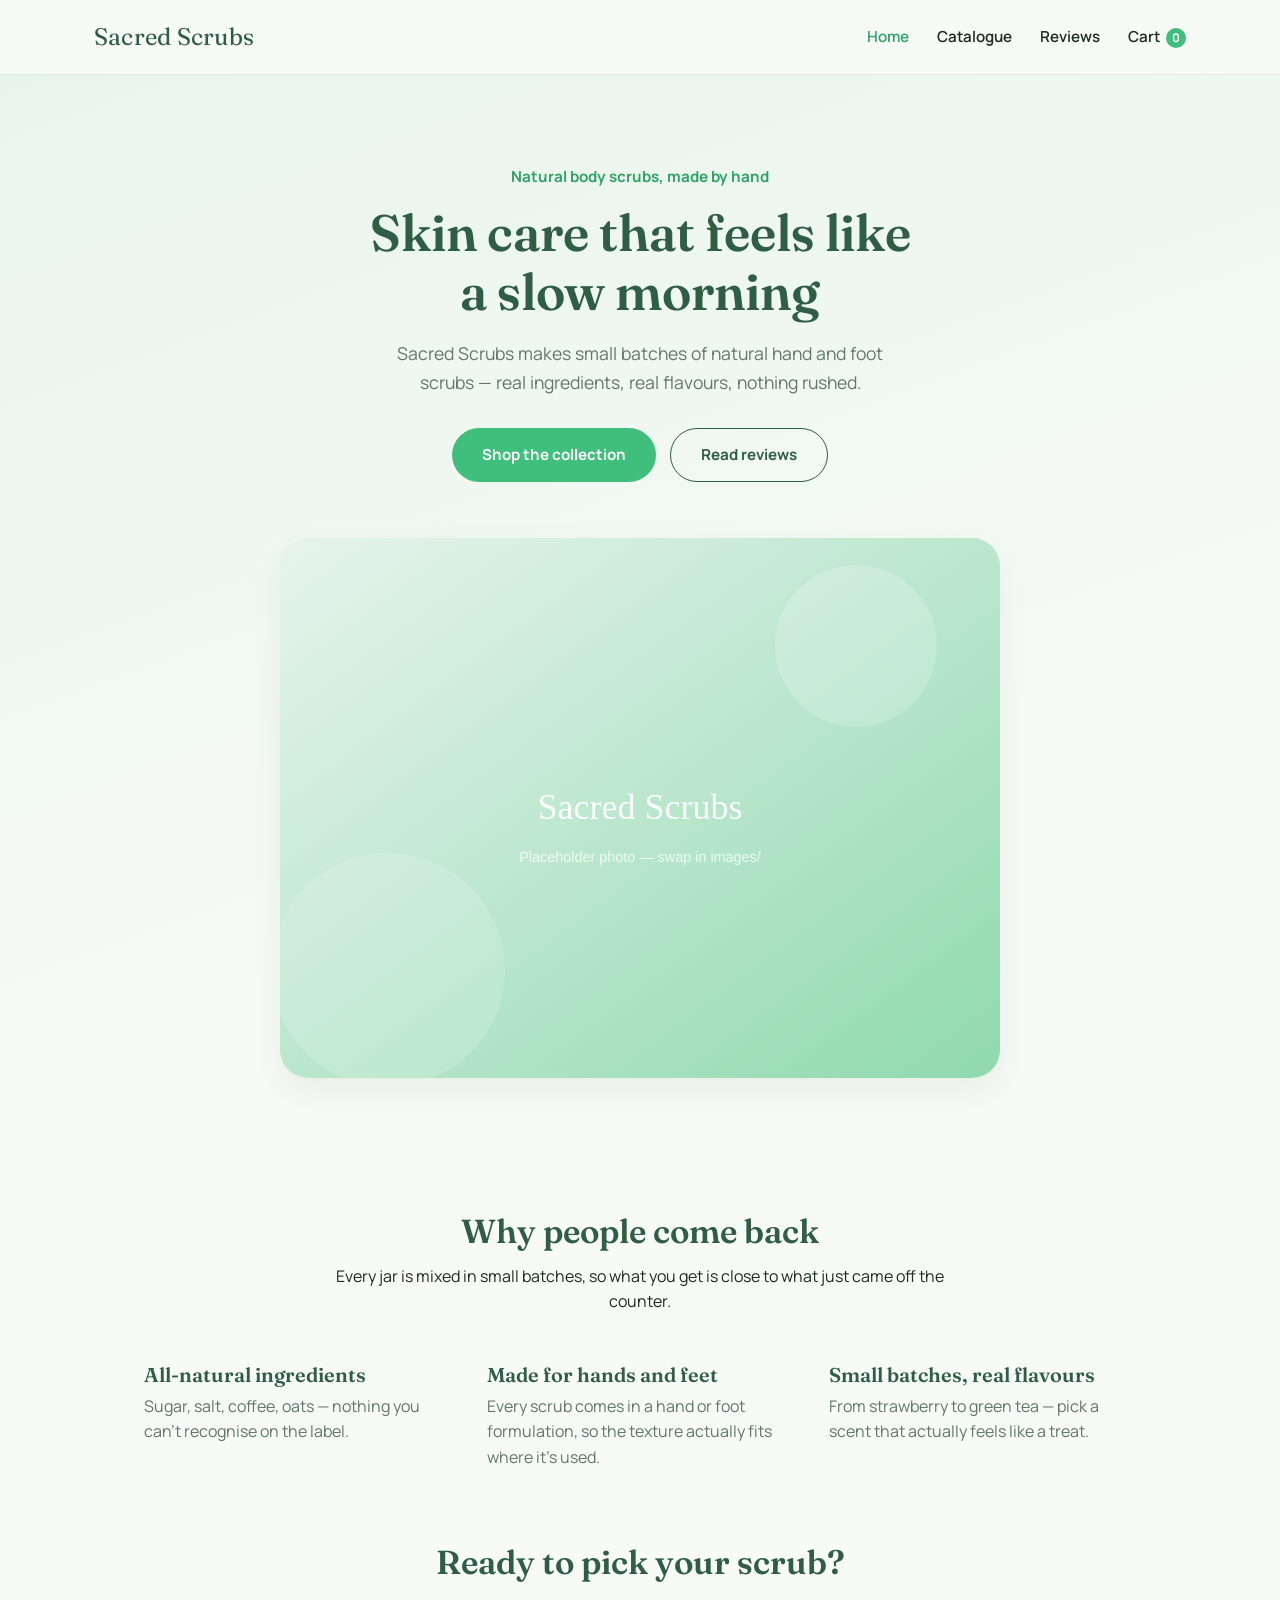
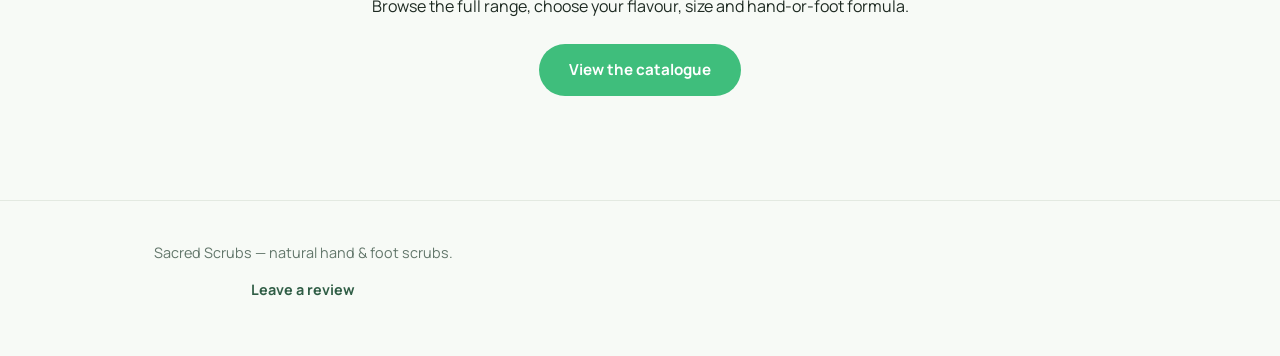
==== index.html @ 642dd372 "Add files via upload" ====
<!DOCTYPE html>
<html lang="en">
<head>
  <meta charset="UTF-8" />
  <meta name="viewport" content="width=device-width, initial-scale=1.0" />
  <title>Sacred Scrubs — Small-batch natural scrubs</title>
  <meta name="description" content="Small-batch natural body scrubs for hands and feet, made with real ingredients." />
  <link rel="preconnect" href="https://fonts.googleapis.com">
  <link href="https://fonts.googleapis.com/css2?family=Fraunces:wght@500;600;700&family=Manrope:wght@500;600;700;800&display=swap" rel="stylesheet">
  <link rel="stylesheet" href="css/style.css" />
</head>
<body>
  <a href="#main" class="skip-link">Skip to content</a>

  <header class="site-header">
    <nav class="nav">
      <a href="index.html" class="wordmark">Sacred Scrubs</a>
      <button class="nav-toggle" aria-label="Toggle menu" aria-expanded="false">
        <svg width="24" height="24" viewBox="0 0 24 24" fill="none"><path d="M3 6h18M3 12h18M3 18h18" stroke="#2F5D45" stroke-width="2" stroke-linecap="round"/></svg>
      </button>
      <ul class="nav-links">
        <li><a href="index.html" class="active">Home</a></li>
        <li><a href="catalogue.html">Catalogue</a></li>
        <li><a href="reviews.html">Reviews</a></li>
        <li><a href="cart.html" class="cart-link">Cart <span class="cart-count" data-cart-count>0</span></a></li>
      </ul>
    </nav>
  </header>

  <main id="main">
    <section class="hero">
      <div class="hero-eyebrow">Natural body scrubs, made by hand</div>
      <h1>Skin care that feels like a slow morning</h1>
      <p class="lead">Sacred Scrubs makes small batches of natural hand and foot scrubs — real ingredients, real flavours, nothing rushed.</p>
      <div class="hero-actions">
        <a href="catalogue.html" class="btn btn-primary">Shop the collection</a>
        <a href="reviews.html" class="btn btn-outline">Read reviews</a>
      </div>
      <div class="hero-image-frame">
        <img src="images/hero.svg" alt="Sacred Scrubs natural body scrub jars" />
      </div>
    </section>

    <section class="section">
      <div class="container">
        <div class="section-heading">
          <h2>Why people come back</h2>
          <p>Every jar is mixed in small batches, so what you get is close to what just came off the counter.</p>
        </div>
        <div class="value-grid">
          <div class="value-card">
            <h3>All-natural ingredients</h3>
            <p>Sugar, salt, coffee, oats — nothing you can't recognise on the label.</p>
          </div>
          <div class="value-card">
            <h3>Made for hands and feet</h3>
            <p>Every scrub comes in a hand or foot formulation, so the texture actually fits where it's used.</p>
          </div>
          <div class="value-card">
            <h3>Small batches, real flavours</h3>
            <p>From strawberry to green tea — pick a scent that actually feels like a treat.</p>
          </div>
        </div>
      </div>
    </section>

    <section class="section" style="padding-top:0;">
      <div class="container" style="text-align:center;">
        <h2>Ready to pick your scrub?</h2>
        <p style="margin:0 auto 24px;">Browse the full range, choose your flavour, size and hand-or-foot formula.</p>
        <a href="catalogue.html" class="btn btn-primary">View the catalogue</a>
      </div>
    </section>
  </main>

  <footer class="site-footer">
    <p>Sacred Scrubs — natural hand & foot scrubs.</p>
    <p><a href="reviews.html">Leave a review</a></p>
  </footer>

  <script src="js/cart.js"></script>
  <script src="js/main.js"></script>
</body>
</html>
---- css/style.css ----
/* ===== Sacred Scrubs — design tokens ===== */
:root {
  --bg: #F7FAF6;
  --surface: #FFFFFF;
  --text: #1E2A22;
  --text-muted: #62766A;
  --green-deep: #2F5D45;
  --green-vibrant: #3FBE7C;
  --green-vibrant-dark: #2FA267;
  --green-pale: #E7F4EC;
  --border: #E3E9E1;
  --shadow: 0 12px 30px rgba(47, 93, 69, 0.08);
  --radius-card: 22px;
  --radius-pill: 999px;
  --font-display: 'Fraunces', serif;
  --font-body: 'Manrope', sans-serif;
}

* { box-sizing: border-box; }

html {
  scroll-behavior: smooth;
}

@media (prefers-reduced-motion: reduce) {
  html { scroll-behavior: auto; }
  * { animation-duration: 0.01ms !important; transition-duration: 0.01ms !important; }
}

body {
  margin: 0;
  background: var(--bg);
  color: var(--text);
  font-family: var(--font-body);
  font-size: 16px;
  line-height: 1.6;
  -webkit-font-smoothing: antialiased;
}

h1, h2, h3, .display {
  font-family: var(--font-display);
  color: var(--green-deep);
  font-weight: 600;
  line-height: 1.15;
  margin: 0 0 0.4em;
}

h1 { font-size: clamp(2.2rem, 4vw, 3.4rem); }
h2 { font-size: clamp(1.6rem, 2.6vw, 2.2rem); }
h3 { font-size: 1.25rem; }

p { margin: 0 0 1em; max-width: 62ch; }

a { color: inherit; }

.container {
  max-width: 1140px;
  margin: 0 auto;
  padding: 0 24px;
}

/* ===== Buttons ===== */
.btn {
  display: inline-flex;
  align-items: center;
  justify-content: center;
  gap: 8px;
  font-family: var(--font-body);
  font-weight: 700;
  font-size: 0.95rem;
  padding: 14px 30px;
  border-radius: var(--radius-pill);
  border: none;
  cursor: pointer;
  text-decoration: none;
  transition: transform 0.15s ease, box-shadow 0.15s ease, background 0.15s ease;
}

.btn-primary {
  background: var(--green-vibrant);
  color: #fff;
}
.btn-primary:hover { background: var(--green-vibrant-dark); transform: translateY(-1px); }
.btn-primary:disabled { background: #B8C8BE; cursor: not-allowed; transform: none; }

.btn-outline {
  background: transparent;
  color: var(--green-deep);
  border: 1.5px solid var(--green-deep);
}
.btn-outline:hover { background: var(--green-pale); }

.btn-ghost {
  background: transparent;
  color: var(--text);
  padding: 8px 14px;
}

/* ===== Header / nav ===== */
.site-header {
  position: sticky;
  top: 0;
  z-index: 40;
  background: rgba(247, 250, 246, 0.92);
  backdrop-filter: blur(8px);
  border-bottom: 1px solid var(--border);
}

.nav {
  display: flex;
  align-items: center;
  justify-content: space-between;
  padding: 18px 24px;
  max-width: 1140px;
  margin: 0 auto;
}

.wordmark {
  font-family: var(--font-display);
  font-size: 1.5rem;
  color: var(--green-deep);
  text-decoration: none;
  letter-spacing: 0.01em;
}

.nav-links {
  display: flex;
  align-items: center;
  gap: 28px;
  list-style: none;
  margin: 0;
  padding: 0;
}

.nav-links a {
  text-decoration: none;
  color: var(--text);
  font-weight: 600;
  font-size: 0.95rem;
}

.nav-links a.active { color: var(--green-vibrant-dark); }

.cart-link {
  position: relative;
  display: inline-flex;
  align-items: center;
  gap: 6px;
  text-decoration: none;
  color: var(--green-deep);
  font-weight: 700;
}

.cart-count {
  background: var(--green-vibrant);
  color: #fff;
  font-size: 0.75rem;
  font-weight: 700;
  min-width: 20px;
  height: 20px;
  border-radius: 50%;
  display: inline-flex;
  align-items: center;
  justify-content: center;
  padding: 0 4px;
}

.nav-toggle {
  display: none;
  background: none;
  border: none;
  cursor: pointer;
  padding: 6px;
}

@media (max-width: 760px) {
  .nav-links {
    position: absolute;
    top: 100%;
    left: 0;
    right: 0;
    background: var(--surface);
    flex-direction: column;
    align-items: flex-start;
    padding: 20px 24px;
    gap: 18px;
    border-bottom: 1px solid var(--border);
    display: none;
  }
  .nav-links.open { display: flex; }
  .nav-toggle { display: block; }
}

/* ===== Hero ===== */
.hero {
  position: relative;
  overflow: hidden;
  border-radius: 0 0 40px 40px;
  background: linear-gradient(160deg, var(--green-pale) 0%, var(--bg) 65%);
  padding: 90px 24px 70px;
  text-align: center;
}

.hero-eyebrow {
  color: var(--green-vibrant-dark);
  font-weight: 700;
  font-size: 0.95rem;
  margin-bottom: 14px;
}

.hero h1 {
  max-width: 16ch;
  margin: 0 auto 18px;
}

.hero p.lead {
  max-width: 46ch;
  margin: 0 auto 32px;
  font-size: 1.1rem;
  color: var(--text-muted);
}

.hero-actions {
  display: flex;
  gap: 14px;
  justify-content: center;
  flex-wrap: wrap;
}

.hero-image-frame {
  margin: 56px auto 0;
  max-width: 720px;
  border-radius: 28px;
  overflow: hidden;
  box-shadow: var(--shadow);
}
.hero-image-frame img { display: block; width: 100%; height: auto; }

/* ===== Sections ===== */
.section {
  padding: 64px 24px;
}

.section-heading {
  text-align: center;
  max-width: 640px;
  margin: 0 auto 40px;
}
.section-heading p { margin: 0 auto; }

.value-grid {
  display: grid;
  grid-template-columns: repeat(3, 1fr);
  gap: 28px;
  max-width: 1000px;
  margin: 0 auto;
}
@media (max-width: 760px) {
  .value-grid { grid-template-columns: 1fr; }
}

.value-card {
  text-align: left;
  padding: 8px 4px;
}
.value-card h3 { margin-bottom: 8px; }
.value-card p { color: var(--text-muted); margin-bottom: 0; }

/* ===== Product grid & cards ===== */
.product-grid {
  display: grid;
  grid-template-columns: repeat(3, 1fr);
  gap: 28px;
}
@media (max-width: 900px) { .product-grid { grid-template-columns: repeat(2, 1fr); } }
@media (max-width: 560px) { .product-grid { grid-template-columns: 1fr; } }

.product-card {
  background: var(--surface);
  border-radius: var(--radius-card);
  overflow: hidden;
  box-shadow: var(--shadow);
  text-decoration: none;
  color: var(--text);
  display: flex;
  flex-direction: column;
  transition: transform 0.18s ease, box-shadow 0.18s ease;
}
.product-card:hover {
  transform: translateY(-4px);
  box-shadow: 0 18px 36px rgba(47, 93, 69, 0.14);
}

.product-card-media {
  aspect-ratio: 4 / 3;
  background: var(--green-pale);
  position: relative;
}
.product-card-media img { width: 100%; height: 100%; object-fit: cover; display: block; }

.stock-pill {
  position: absolute;
  top: 14px;
  left: 14px;
  background: rgba(255,255,255,0.92);
  color: var(--green-deep);
  font-size: 0.75rem;
  font-weight: 700;
  padding: 5px 12px;
  border-radius: var(--radius-pill);
}
.stock-pill.low { color: #B4560F; }
.stock-pill.out { color: #B23B3B; background: rgba(255,255,255,0.95); }

.product-card-body {
  padding: 20px 22px 24px;
  display: flex;
  flex-direction: column;
  gap: 6px;
  flex: 1;
}
.product-card-body h3 { margin-bottom: 2px; }
.product-card-body p {
  color: var(--text-muted);
  font-size: 0.92rem;
  margin-bottom: 10px;
}
.product-price {
  margin-top: auto;
  font-weight: 700;
  color: var(--green-deep);
  font-family: var(--font-display);
  font-size: 1.2rem;
}

/* ===== Product detail ===== */
.product-detail {
  display: grid;
  grid-template-columns: 1fr 1fr;
  gap: 56px;
  align-items: start;
}
@media (max-width: 800px) {
  .product-detail { grid-template-columns: 1fr; gap: 32px; }
}

.product-detail-media {
  border-radius: var(--radius-card);
  overflow: hidden;
  box-shadow: var(--shadow);
}
.product-detail-media img { width: 100%; display: block; }

.option-group { margin-bottom: 22px; }
.option-group label {
  display: block;
  font-weight: 700;
  margin-bottom: 8px;
  font-size: 0.95rem;
}

.option-pills {
  display: flex;
  flex-wrap: wrap;
  gap: 10px;
}

.option-pill {
  border: 1.5px solid var(--border);
  background: var(--surface);
  padding: 9px 18px;
  border-radius: var(--radius-pill);
  cursor: pointer;
  font-family: var(--font-body);
  font-size: 0.9rem;
  font-weight: 600;
  color: var(--text);
  transition: all 0.15s ease;
}
.option-pill.selected {
  border-color: var(--green-vibrant-dark);
  background: var(--green-pale);
  color: var(--green-deep);
}

.qty-row {
  display: flex;
  align-items: center;
  gap: 14px;
  margin-bottom: 26px;
}
.qty-btn {
  width: 36px; height: 36px;
  border-radius: 50%;
  border: 1.5px solid var(--border);
  background: var(--surface);
  font-size: 1.1rem;
  cursor: pointer;
  line-height: 1;
}
.qty-value { font-weight: 700; min-width: 20px; text-align: center; }

.detail-price {
  font-family: var(--font-display);
  font-size: 1.8rem;
  color: var(--green-deep);
  margin-bottom: 24px;
}

.stock-note { color: var(--text-muted); font-size: 0.9rem; margin-bottom: 20px; }
.stock-note.out { color: #B23B3B; font-weight: 700; }

/* ===== Cart ===== */
.cart-table { width: 100%; border-collapse: collapse; }
.cart-row {
  display: grid;
  grid-template-columns: 90px 1fr auto auto;
  gap: 18px;
  align-items: center;
  padding: 20px 0;
  border-bottom: 1px solid var(--border);
}
@media (max-width: 620px) {
  .cart-row { grid-template-columns: 70px 1fr; }
  .cart-row .cart-row-qty, .cart-row .cart-row-total { grid-column: 2; }
}
.cart-row img { width: 90px; height: 90px; object-fit: cover; border-radius: 14px; }
.cart-row-name { font-weight: 700; }
.cart-row-meta { color: var(--text-muted); font-size: 0.88rem; }
.remove-link {
  color: #B23B3B;
  font-size: 0.85rem;
  background: none;
  border: none;
  cursor: pointer;
  padding: 0;
  margin-top: 4px;
}

.cart-summary {
  max-width: 380px;
  margin-left: auto;
  margin-top: 24px;
  padding-top: 20px;
  border-top: 2px solid var(--green-deep);
}
.cart-summary-row {
  display: flex;
  justify-content: space-between;
  font-weight: 700;
  font-size: 1.15rem;
  margin-bottom: 20px;
}

.empty-state {
  text-align: center;
  padding: 60px 24px;
  color: var(--text-muted);
}

/* ===== Forms ===== */
.form-grid {
  display: grid;
  grid-template-columns: 1fr 1fr;
  gap: 20px;
}
@media (max-width: 620px) { .form-grid { grid-template-columns: 1fr; } }
.form-field { display: flex; flex-direction: column; gap: 6px; margin-bottom: 18px; }
.form-field.full { grid-column: 1 / -1; }
.form-field label { font-weight: 700; font-size: 0.92rem; }
.form-field input,
.form-field textarea,
.form-field select {
  font-family: var(--font-body);
  font-size: 1rem;
  padding: 12px 14px;
  border-radius: 12px;
  border: 1.5px solid var(--border);
  background: var(--surface);
  color: var(--text);
}
.form-field input:focus,
.form-field textarea:focus,
.form-field select:focus {
  outline: 2px solid var(--green-vibrant);
  outline-offset: 1px;
}

.radio-row { display: flex; gap: 16px; flex-wrap: wrap; }
.radio-option {
  display: flex;
  align-items: center;
  gap: 8px;
  border: 1.5px solid var(--border);
  border-radius: var(--radius-pill);
  padding: 10px 18px;
  cursor: pointer;
}
.radio-option input { accent-color: var(--green-vibrant-dark); }

.order-layout {
  display: grid;
  grid-template-columns: 1.3fr 1fr;
  gap: 48px;
  align-items: start;
}
@media (max-width: 860px) { .order-layout { grid-template-columns: 1fr; } }

.order-summary-card {
  background: var(--surface);
  border-radius: var(--radius-card);
  padding: 28px;
  box-shadow: var(--shadow);
  position: sticky;
  top: 100px;
}
.order-summary-line {
  display: flex;
  justify-content: space-between;
  font-size: 0.92rem;
  padding: 8px 0;
  border-bottom: 1px solid var(--border);
}
.order-summary-total {
  display: flex;
  justify-content: space-between;
  font-weight: 700;
  font-size: 1.2rem;
  padding-top: 16px;
  font-family: var(--font-display);
  color: var(--green-deep);
}

/* ===== Reviews ===== */
.review-grid {
  display: grid;
  grid-template-columns: repeat(2, 1fr);
  gap: 24px;
}
@media (max-width: 700px) { .review-grid { grid-template-columns: 1fr; } }

.review-card {
  background: var(--surface);
  border-radius: var(--radius-card);
  padding: 26px;
  box-shadow: var(--shadow);
}
.review-stars { color: var(--green-vibrant-dark); letter-spacing: 2px; margin-bottom: 10px; }
.review-name { font-weight: 700; margin-top: 12px; }

/* ===== Thank you ===== */
.confirm-wrap {
  text-align: center;
  padding: 110px 24px 90px;
  max-width: 560px;
  margin: 0 auto;
}
.confirm-icon {
  width: 74px;
  height: 74px;
  border-radius: 50%;
  background: var(--green-pale);
  display: flex;
  align-items: center;
  justify-content: center;
  margin: 0 auto 26px;
}

/* ===== Footer ===== */
.site-footer {
  border-top: 1px solid var(--border);
  padding: 40px 24px;
  margin-top: 40px;
  text-align: center;
  color: var(--text-muted);
  font-size: 0.9rem;
}
.site-footer a { color: var(--green-deep); font-weight: 700; text-decoration: none; }

/* ===== Utility ===== */
.visually-hidden {
  position: absolute;
  width: 1px; height: 1px;
  overflow: hidden;
  clip: rect(0,0,0,0);
  white-space: nowrap;
}

.skip-link {
  position: absolute;
  left: -999px;
  top: 0;
  background: var(--green-deep);
  color: #fff;
  padding: 10px 16px;
  border-radius: 0 0 10px 0;
  z-index: 100;
}
.skip-link:focus { left: 0; }

:focus-visible {
  outline: 2px solid var(--green-vibrant-dark);
  outline-offset: 2px;
}
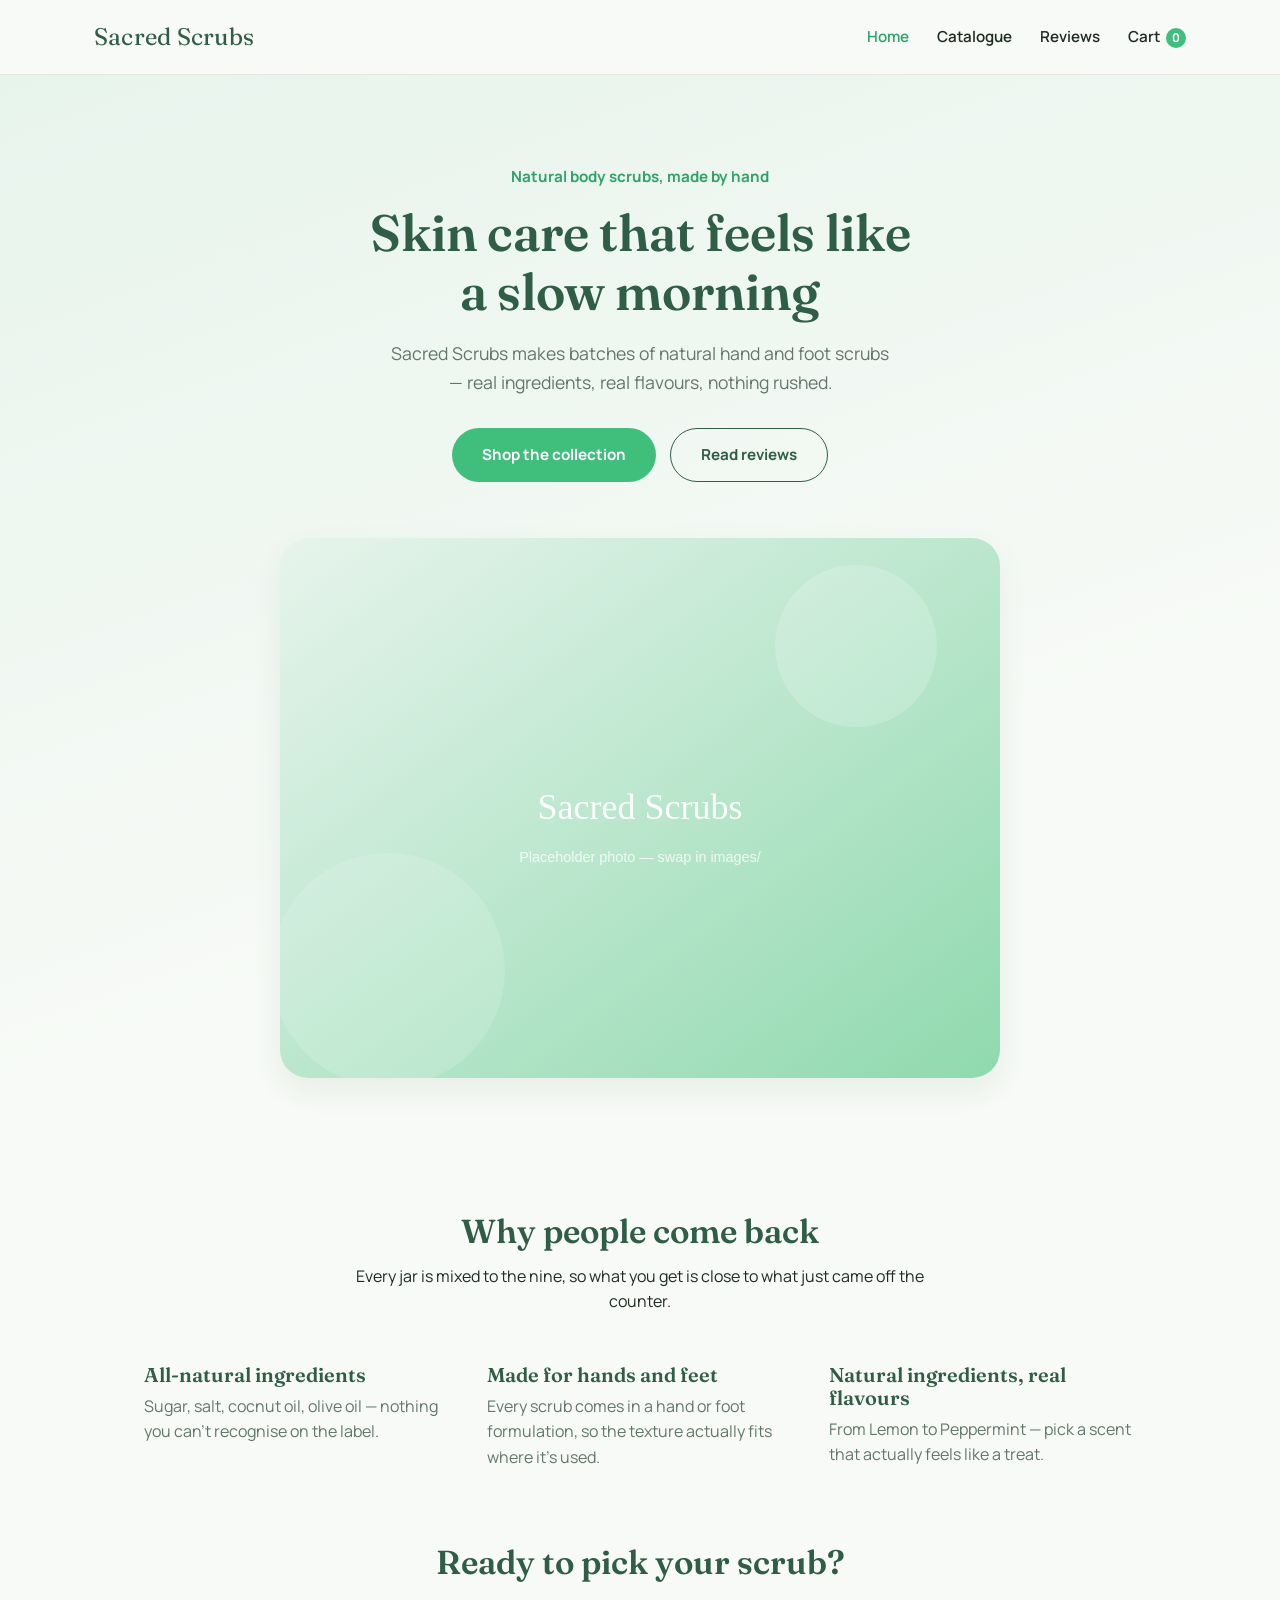
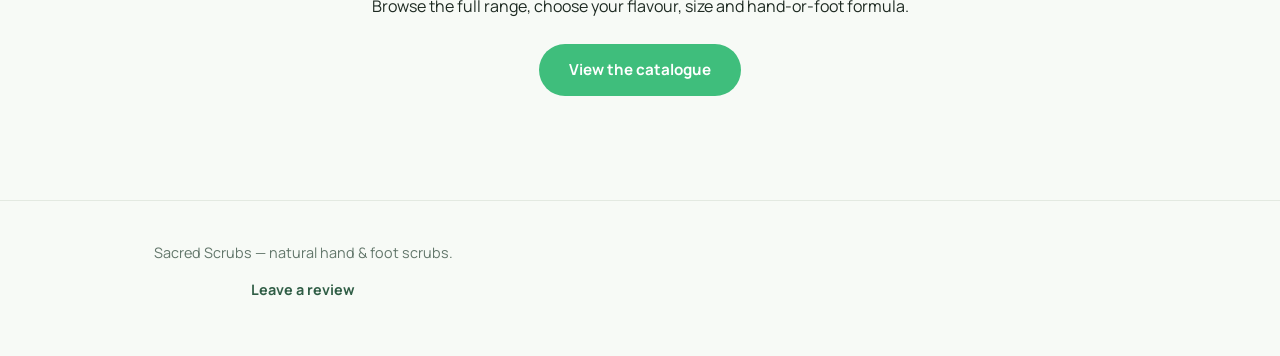
==== commit 9b572021: "Update title and description in index.html" ====
--- a/index.html
+++ b/index.html
@@ -3,8 +3,8 @@
 <head>
   <meta charset="UTF-8" />
   <meta name="viewport" content="width=device-width, initial-scale=1.0" />
-  <title>Sacred Scrubs — Small-batch natural scrubs</title>
-  <meta name="description" content="Small-batch natural body scrubs for hands and feet, made with real ingredients." />
+  <title>Sacred Scrubs — Natural scrubs</title>
+  <meta name="description" content="All natural body scrubs for hands and feet, made with real ingredients." />
   <link rel="preconnect" href="https://fonts.googleapis.com">
   <link href="https://fonts.googleapis.com/css2?family=Fraunces:wght@500;600;700&family=Manrope:wght@500;600;700;800&display=swap" rel="stylesheet">
   <link rel="stylesheet" href="css/style.css" />
@@ -31,7 +31,7 @@
     <section class="hero">
       <div class="hero-eyebrow">Natural body scrubs, made by hand</div>
       <h1>Skin care that feels like a slow morning</h1>
-      <p class="lead">Sacred Scrubs makes small batches of natural hand and foot scrubs — real ingredients, real flavours, nothing rushed.</p>
+      <p class="lead">Sacred Scrubs makes batches of natural hand and foot scrubs — real ingredients, real flavours, nothing rushed.</p>
       <div class="hero-actions">
         <a href="catalogue.html" class="btn btn-primary">Shop the collection</a>
         <a href="reviews.html" class="btn btn-outline">Read reviews</a>
@@ -45,20 +45,20 @@
       <div class="container">
         <div class="section-heading">
           <h2>Why people come back</h2>
-          <p>Every jar is mixed in small batches, so what you get is close to what just came off the counter.</p>
+          <p>Every jar is mixed to the nine, so what you get is close to what just came off the counter.</p>
         </div>
         <div class="value-grid">
           <div class="value-card">
             <h3>All-natural ingredients</h3>
-            <p>Sugar, salt, coffee, oats — nothing you can't recognise on the label.</p>
+            <p>Sugar, salt, cocnut oil, olive oil — nothing you can't recognise on the label.</p>
           </div>
           <div class="value-card">
             <h3>Made for hands and feet</h3>
             <p>Every scrub comes in a hand or foot formulation, so the texture actually fits where it's used.</p>
           </div>
           <div class="value-card">
-            <h3>Small batches, real flavours</h3>
-            <p>From strawberry to green tea — pick a scent that actually feels like a treat.</p>
+            <h3>Natural ingredients, real flavours</h3>
+            <p>From Lemon to Peppermint — pick a scent that actually feels like a treat.</p>
           </div>
         </div>
       </div>
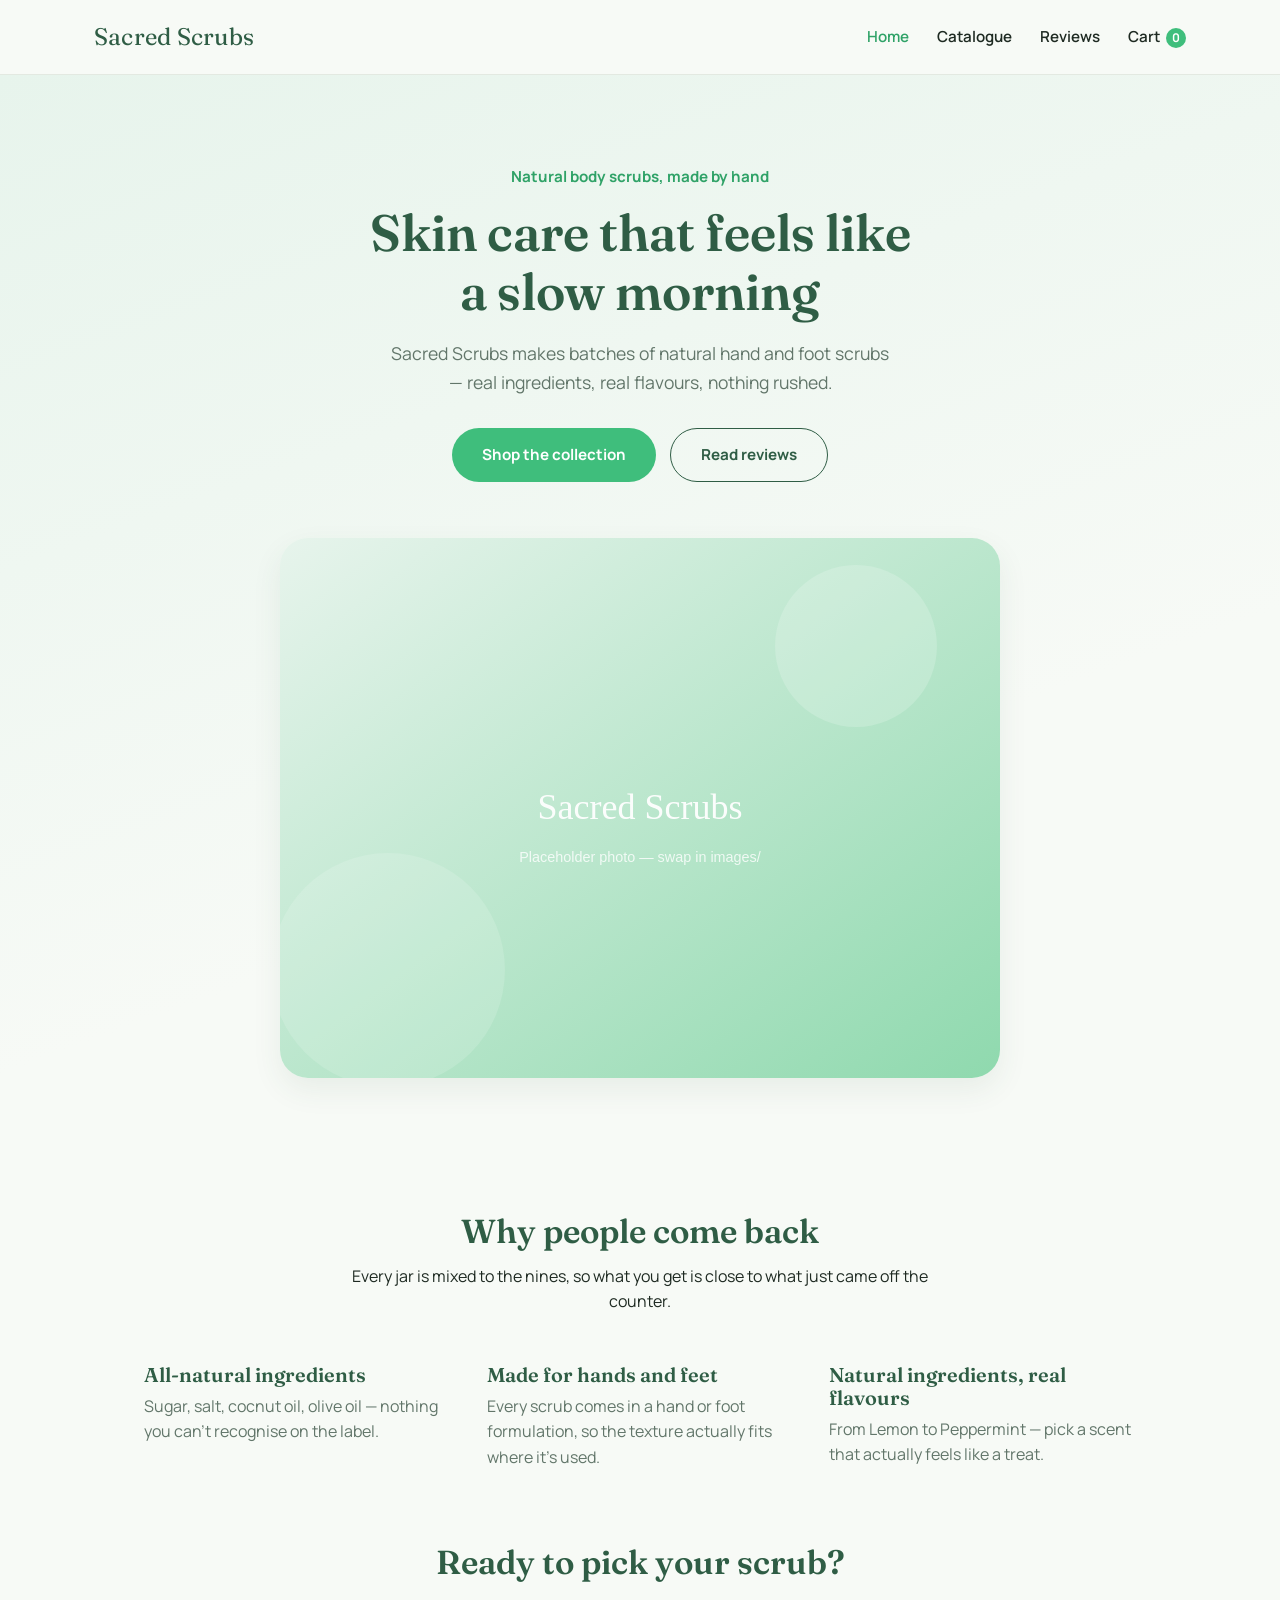
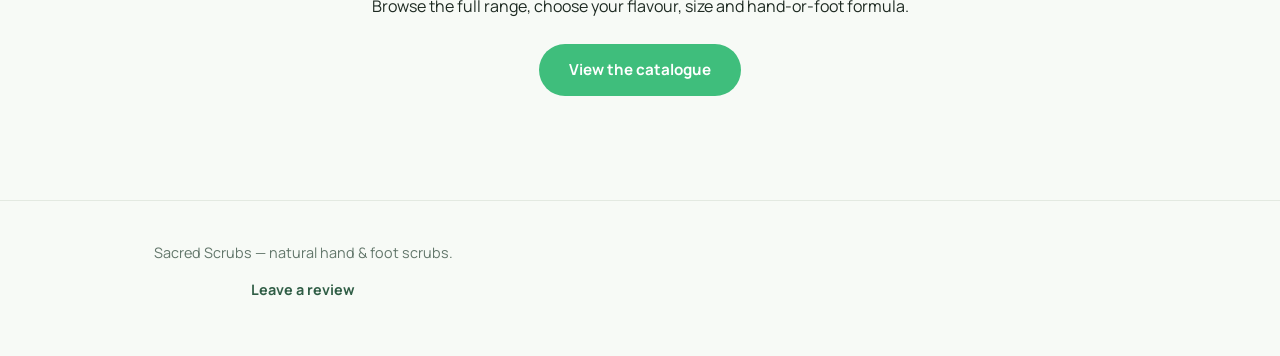
==== commit fd7b8697: "Update index.html" ====
--- a/index.html
+++ b/index.html
@@ -45,7 +45,7 @@
       <div class="container">
         <div class="section-heading">
           <h2>Why people come back</h2>
-          <p>Every jar is mixed to the nine, so what you get is close to what just came off the counter.</p>
+          <p>Every jar is mixed to the nines, so what you get is close to what just came off the counter.</p>
         </div>
         <div class="value-grid">
           <div class="value-card">
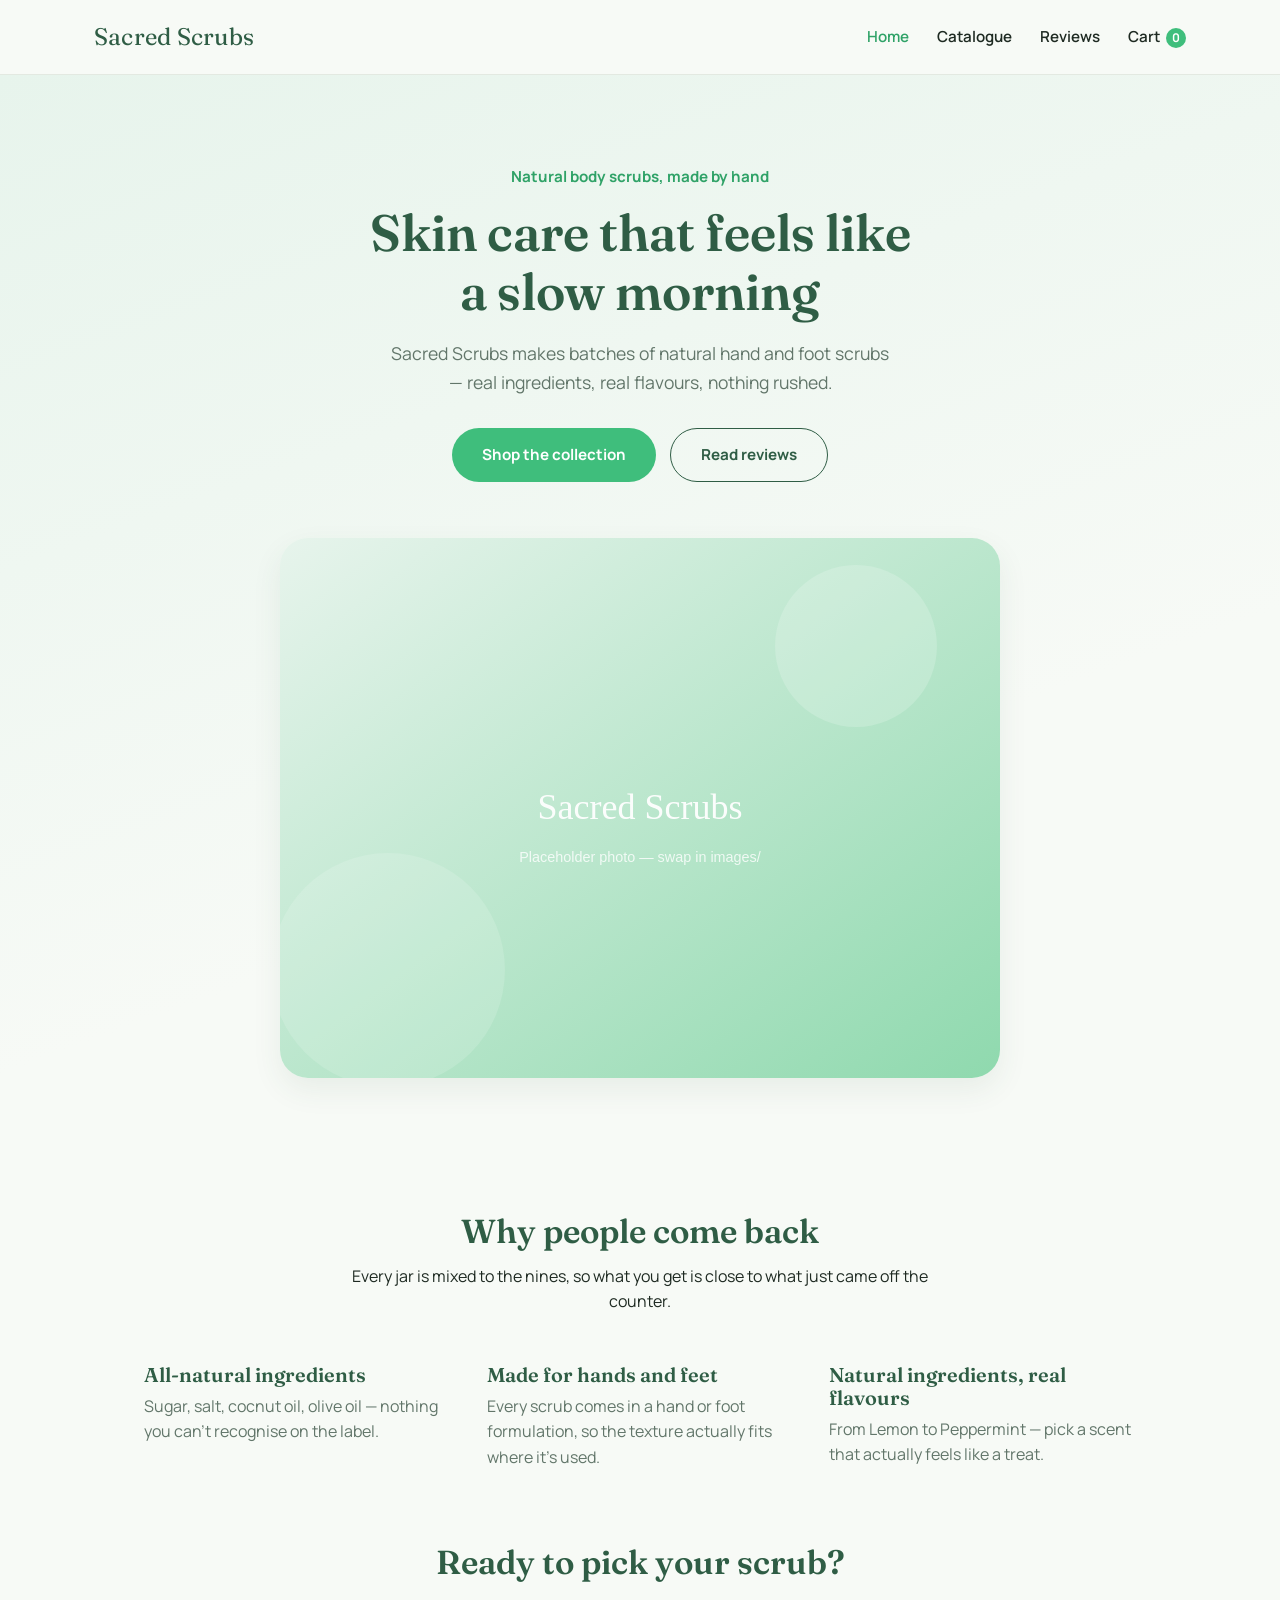
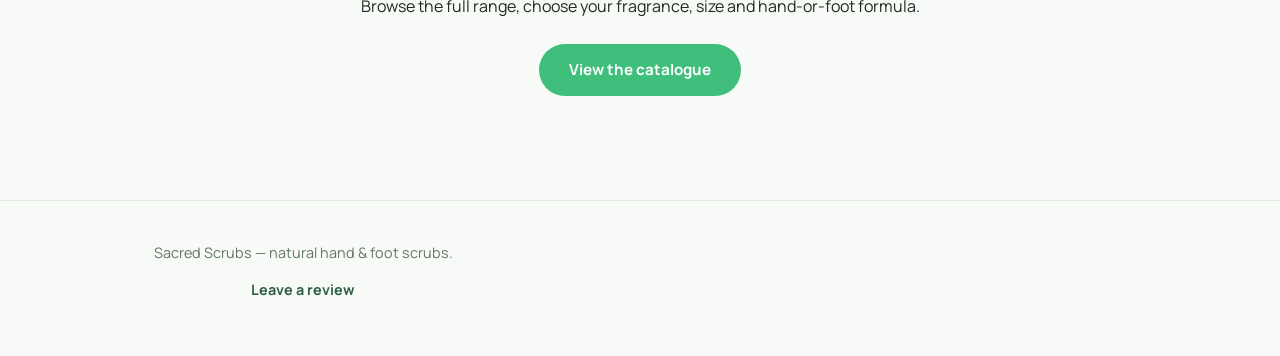
==== commit 56fb766e: "Update index.html" ====
--- a/index.html
+++ b/index.html
@@ -67,7 +67,7 @@
     <section class="section" style="padding-top:0;">
       <div class="container" style="text-align:center;">
         <h2>Ready to pick your scrub?</h2>
-        <p style="margin:0 auto 24px;">Browse the full range, choose your flavour, size and hand-or-foot formula.</p>
+        <p style="margin:0 auto 24px;">Browse the full range, choose your fragrance, size and hand-or-foot formula.</p>
         <a href="catalogue.html" class="btn btn-primary">View the catalogue</a>
       </div>
     </section>
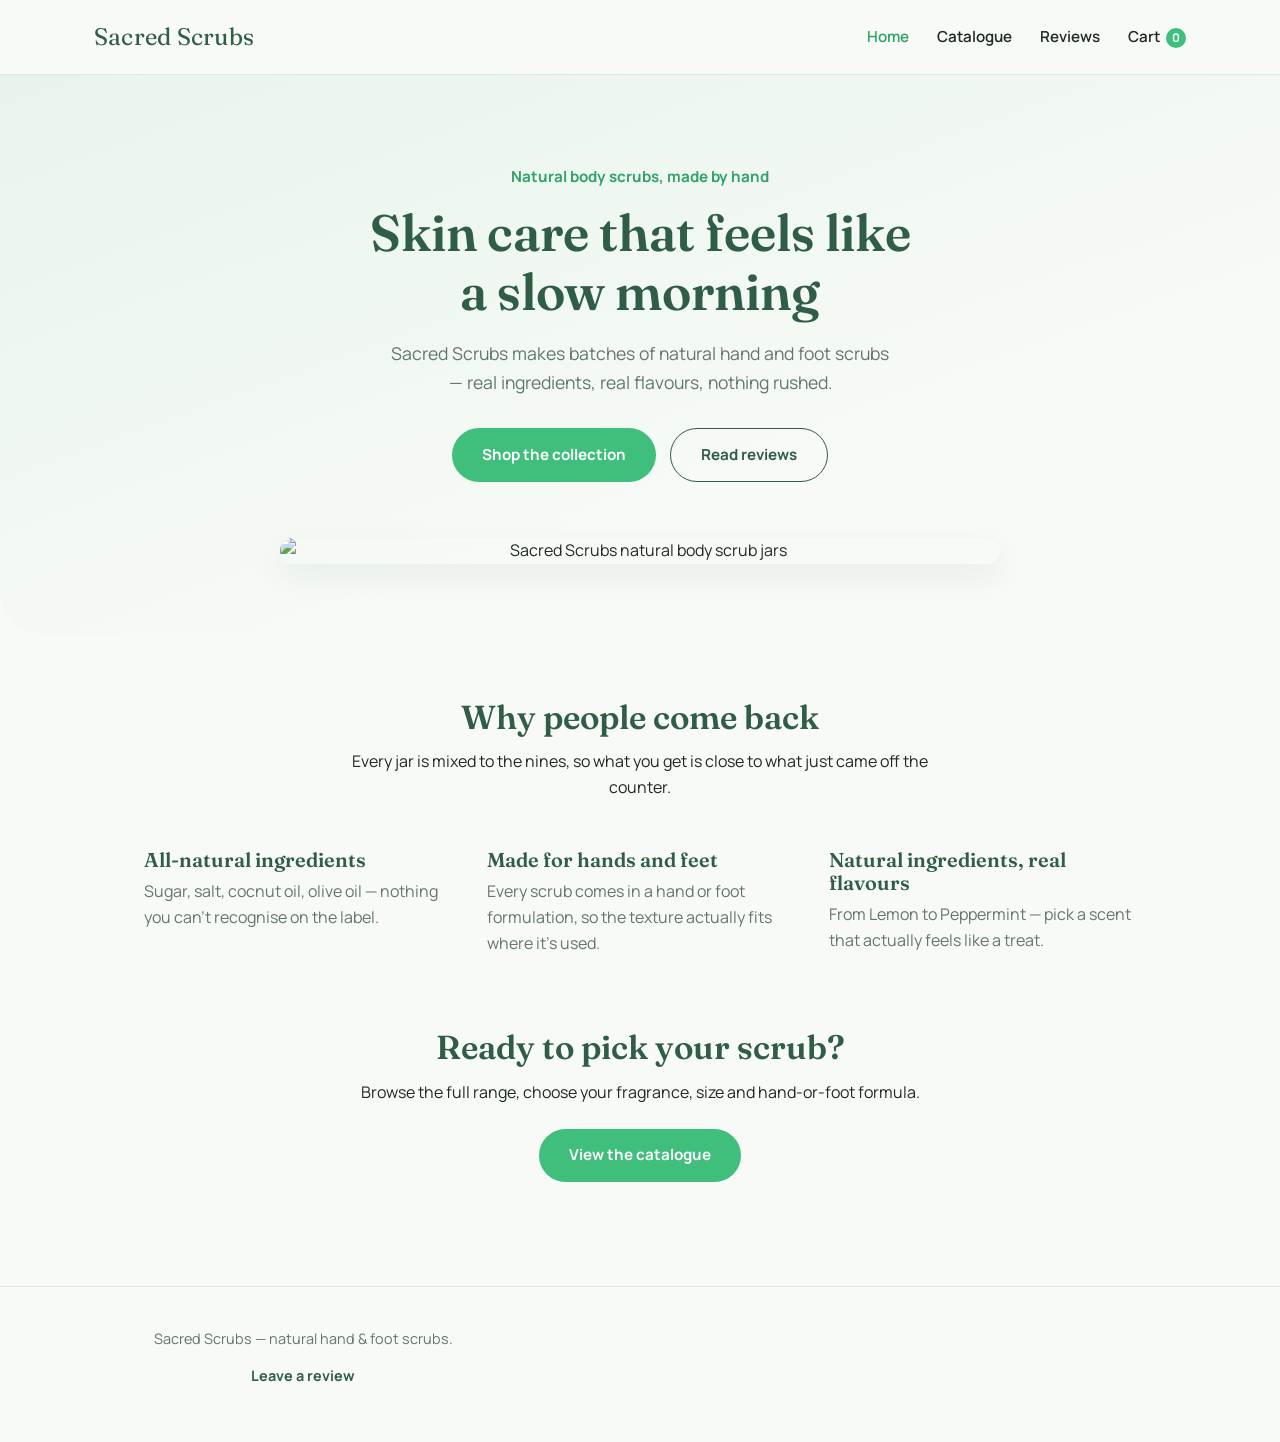
==== commit d98ee26b: "Update index.html" ====
--- a/index.html
+++ b/index.html
@@ -37,7 +37,7 @@
         <a href="reviews.html" class="btn btn-outline">Read reviews</a>
       </div>
       <div class="hero-image-frame">
-        <img src="images/hero.svg" alt="Sacred Scrubs natural body scrub jars" />
+        <img src="images/Allgng.jpg" alt="Sacred Scrubs natural body scrub jars" />
       </div>
     </section>
 
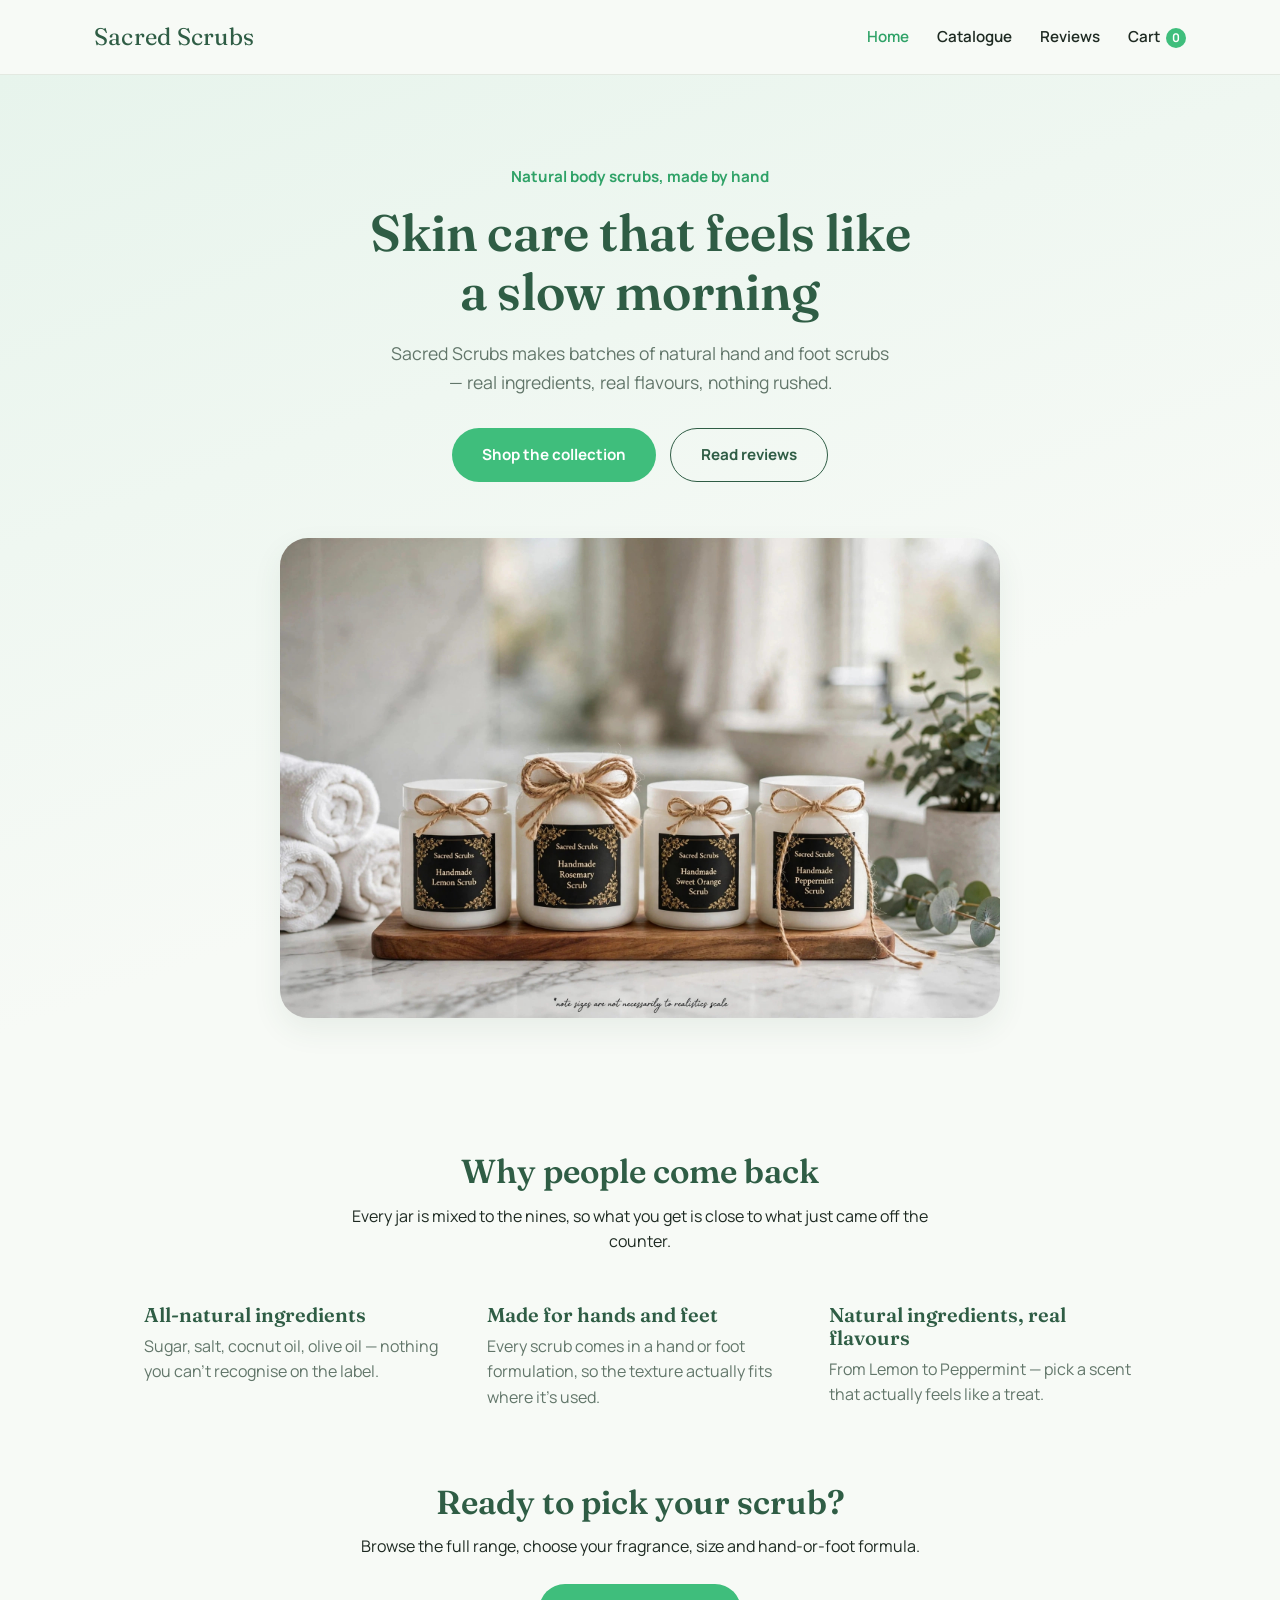
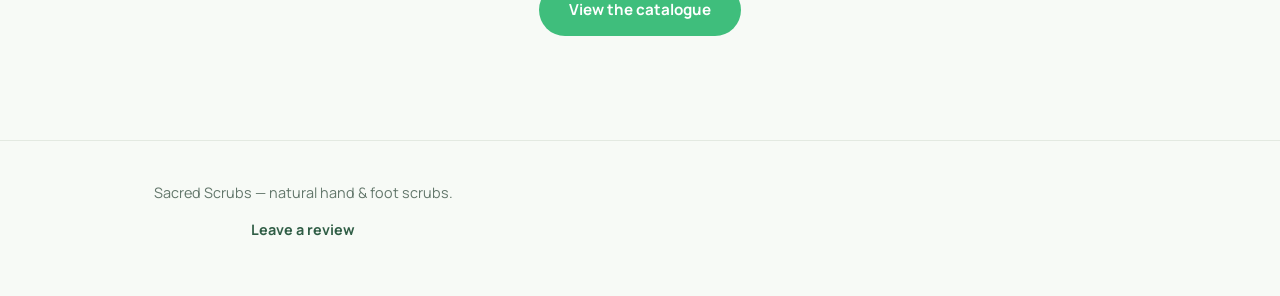
==== commit 160a565b: "Update hero image in index.html" ====
--- a/index.html
+++ b/index.html
@@ -37,7 +37,7 @@
         <a href="reviews.html" class="btn btn-outline">Read reviews</a>
       </div>
       <div class="hero-image-frame">
-        <img src="images/Allgng.jpg" alt="Sacred Scrubs natural body scrub jars" />
+        <img src="images/Refimage.jpg" alt="Sacred Scrubs natural body scrub jars" />
       </div>
     </section>
 
